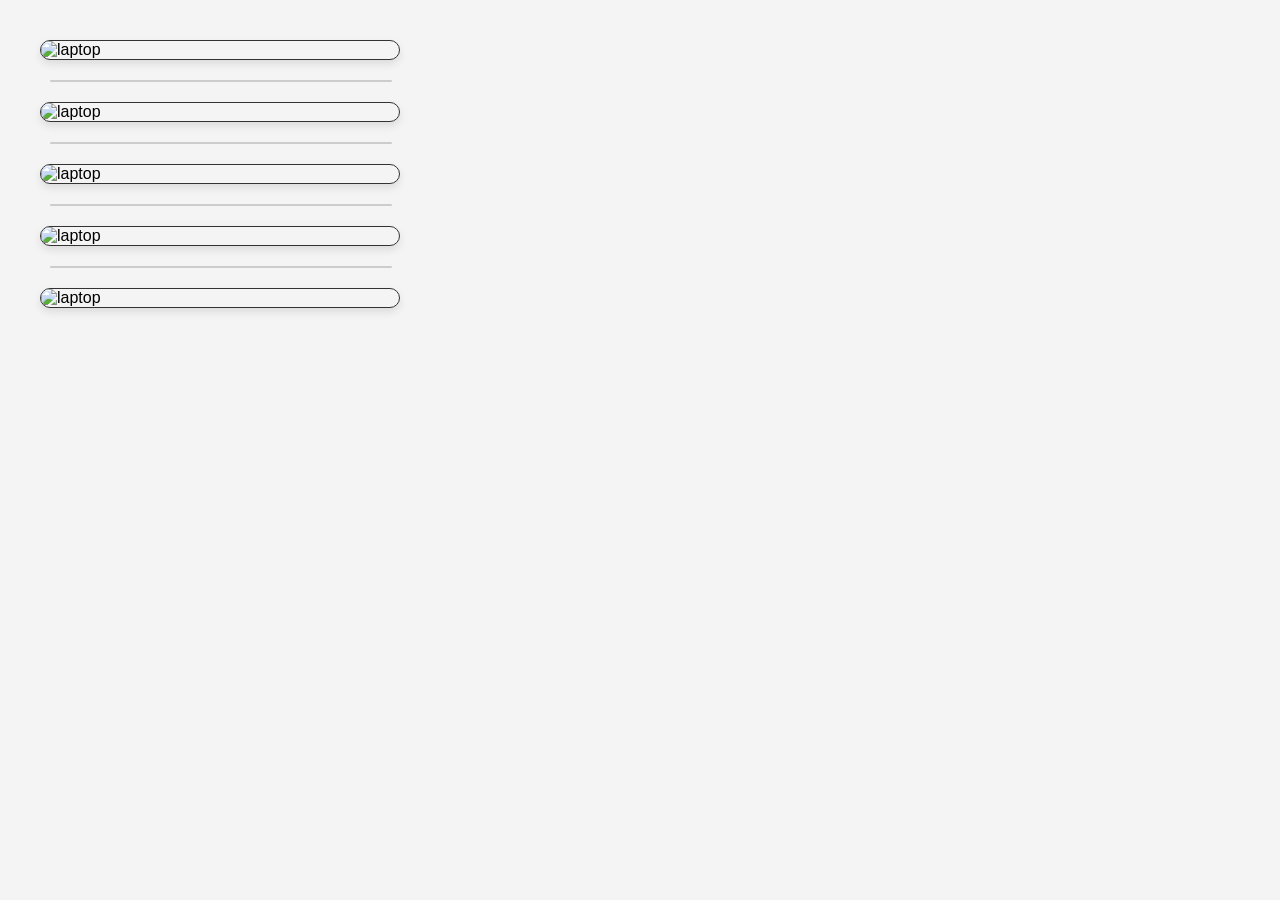
==== 2-in-1-laptops.html @ 2e182d56 "Added image holder and information bubbles to the laptop categories" ====
<!DOCTYPE html>
<html lang="en">
<head>
  <meta charset="UTF-8">
  <title>Vertical Image Gallery with Dividers</title>
  <link rel="stylesheet" href="2 in 1.css">
</head>
<body>

  <div class="layout-container">
    
    <!-- Left Column: Vertical Images & Dividers -->
    <div class="image-column">

      <!-- Card 1 -->
      <div class="card" onclick="toggleBubble(this)">
        <img src="" alt="laptop">
        <div class="info-bubble">
          <h3>laptop</h3>
          <p>Laptop</p>
        </div>
      </div>

      <!-- Divider between Image 1 and 2 -->
      <div class="card-divider"></div>

      <!-- Card 2 -->
      <div class="card" onclick="toggleBubble(this)">
        <img src="" alt="laptop">
        <div class="info-bubble">
          <h3>laptop</h3>
          <p>Laptop</p>
        </div>
      </div>

      <!-- Divider between Image 2 and 3 -->
      <div class="card-divider"></div>

      <!-- Card 3 -->
      <div class="card" onclick="toggleBubble(this)">
        <img src="" alt="laptop">
        <div class="info-bubble">
          <h3>laptop</h3>
          <p>Laptop</p>
        </div>
      </div>
            <!-- Divider between Image 1 and 2 -->
      <div class="card-divider"></div>

      <!-- Card 2 -->
      <div class="card" onclick="toggleBubble(this)">
        <img src="" alt="laptop">
        <div class="info-bubble">
          <h3>laptop</h3>
          <p>Laptop</p>
        </div>
      </div>
            <!-- Divider between Image 1 and 2 -->
      <div class="card-divider"></div>

      <!-- Card 2 -->
      <div class="card" onclick="toggleBubble(this)">
        <img src="" alt="laptop">
        <div    class="info-bubble">
          <h3>laptop</h3>
          <p>Laptop</p>
        </div>
      </div>

    </div>

  </div>

  <script>
    function toggleBubble(selectedCard) {
      const isActive = selectedCard.classList.contains('active');

      document.querySelectorAll('.card').forEach(card => {
        card.classList.remove('active');
      });

      if (!isActive) {
        selectedCard.classList.add('active');
      }
    }
  </script>

</body>
</html>
---- 2 in 1.css ----
* {
  box-sizing: border-box;
  margin: 0;
  padding: 0;
  font-family: sans-serif;
}

body {
  background-color: #f4f4f4;
  padding: 40px;
}

.layout-container {
  display: flex;
  max-width: 800px;
}

/* Vertical image stack */
.image-column {
  display: flex;
  flex-direction: column;
  width: 180px;
  flex-shrink: 0;
}

.card {
  position: relative;
  cursor: pointer;
}

.card img {
  width: 200%;
  border-radius: 12px;
  border: 1.5px solid #333;
  box-shadow: 0 4px 8px rgba(0, 0, 0, 0.1);
  display: block;
  transition: transform 0.2s ease;
}

.card:hover img {
  transform: scale(1.03);
}

/* Horizontal Divider Line between images */
.card-divider {
  height: 2px;
  background-color: #ccc;
  margin: 20px 10px; /* Adjust spacing around the line */
  border-radius: 2px;
  width: 190%;
}

/* Speech Bubble Styling */
.info-bubble {
  display: none;
  position: absolute;
  left: 400px; /* Positions bubble to the right of the image */
  top: 50%;
  transform: translateY(-50%);
  width: 500px;
  height: auto;
  background: #ffffff;
  border: 1px solid #ccc;
  border-radius: 14px;
  padding: 16px;
  box-shadow: 0 4px 12px rgba(0, 0, 0, 0.1);
  z-index: 10;
}

/* Arrow tail pointing to the image */
.info-bubble::before {
  content: '';
  position: absolute;
  left: -9px;
  top: 50%;
  transform: translateY(-50%);
  border-top: 8px solid transparent;
  border-bottom: 8px solid transparent;
  border-right: 9px solid #ffffff;
}

/* Show bubble when active */
.card.active .info-bubble {
  display: block;
  animation: fadeIn 0.2s ease-in-out;
}

.info-bubble h3 {
  margin-bottom: 6px;
  color: #222;
}

.info-bubble p {
  color: #555;
  font-size: 14px;
  line-height: 1.4;
}

@keyframes fadeIn {
  from { opacity: 0; transform: translateY(-50%) translateX(-6px); }
  to { opacity: 1; transform: translateY(-50%) translateX(0); }
}
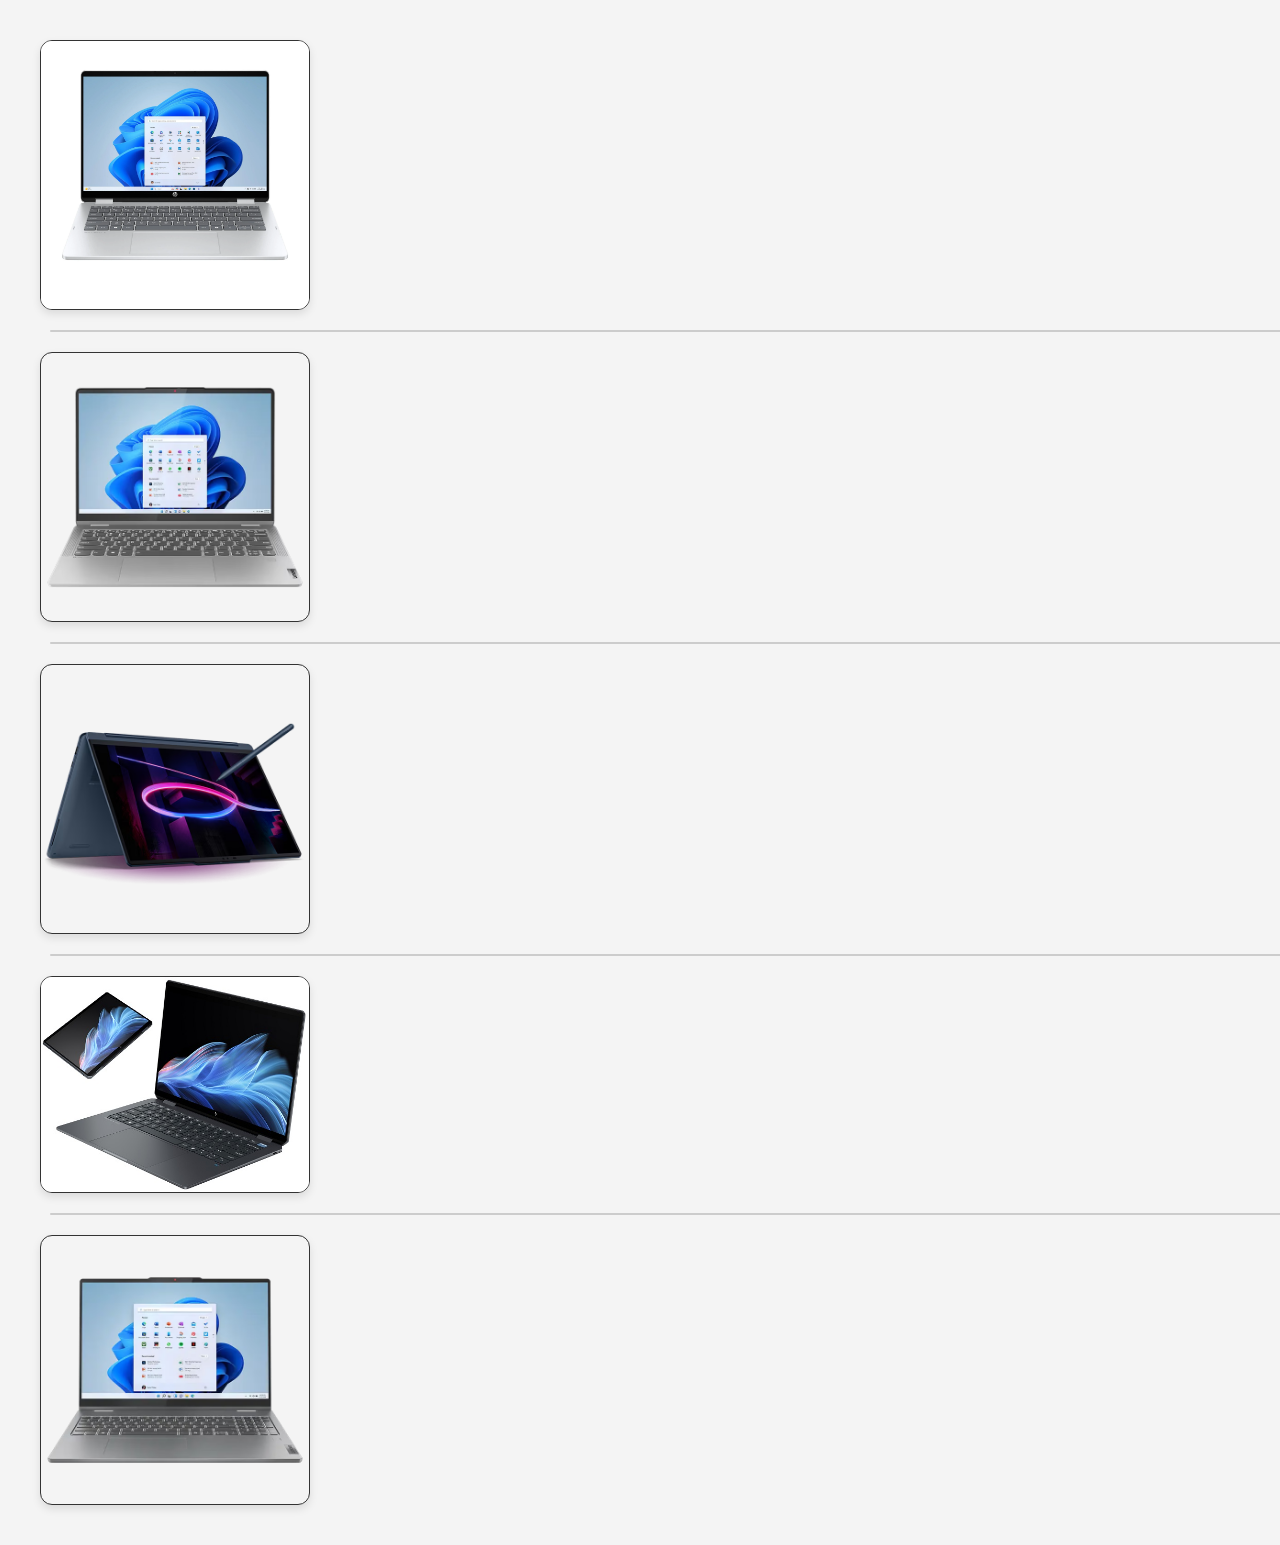
==== commit bd8e9bff: "Added images of the laptops and their specs" ====
--- a/2-in-1-laptops.html
+++ b/2-in-1-laptops.html
@@ -2,68 +2,67 @@
 <html lang="en">
 <head>
   <meta charset="UTF-8">
-  <title>Vertical Image Gallery with Dividers</title>
   <link rel="stylesheet" href="2 in 1.css">
 </head>
 <body>
 
   <div class="layout-container">
     
-    <!-- Left Column: Vertical Images & Dividers -->
+    
     <div class="image-column">
 
       <!-- Card 1 -->
       <div class="card" onclick="toggleBubble(this)">
-        <img src="" alt="laptop">
+        <img src="477575-Product-0-I-639147943204651774.webp" alt="laptop">
         <div class="info-bubble">
-          <h3>laptop</h3>
-          <p>Laptop</p>
+          <h3>HP OmniBook 5 Flip</h3>
+          <p>Display: 14-inch diagonal 2K (1920 x 1200) IPS or OLED touch display, 16:10 aspect ratio, and 300 nits brightnessProcessor Options: Intel Core (such as the Core 5 or Core 7 150U) or AMD Ryzen AI processors depending on the specific regional modelMemory: 8GB or 16GB LPDDR5 RAMStorage: 256GB, 512GB, or 1TB PCIe NVMe M.2 SSD</p>
         </div>
       </div>
 
-      <!-- Divider between Image 1 and 2 -->
+     
       <div class="card-divider"></div>
 
       <!-- Card 2 -->
       <div class="card" onclick="toggleBubble(this)">
-        <img src="" alt="laptop">
+        <img src="cb32ke0xs1s070wewtzor49xpw5rg7974771.avif" alt="laptop">
         <div class="info-bubble">
-          <h3>laptop</h3>
-          <p>Laptop</p>
+          <h3>Lenovo IdeaPad Flex 5 (14")</h3>
+          <p>Processor: AMD Ryzen™ 5 7530U or Ryzen™ 7 7330U / 5000-series options depending on regional configurationDisplay: 14-inch WUXGA (1920 x 1200) IPS touchscreen, 60Hz refresh rate, 300 nits brightnessMemory (RAM): 8 GB or 16 GB LPDDR4XStorage: 512 GB or 1 TB PCIe Solid State Drive (SSD) Graphics: Integrated AMD Radeon™ Graphics</p>
         </div>
       </div>
 
-      <!-- Divider between Image 2 and 3 -->
+      
       <div class="card-divider"></div>
 
       <!-- Card 3 -->
       <div class="card" onclick="toggleBubble(this)">
-        <img src="" alt="laptop">
+        <img src="lenovo-yoga-9i-2-in-1-gen-11-aura-edition-14-intel-hero.avif" alt="laptop">
         <div class="info-bubble">
-          <h3>laptop</h3>
-          <p>Laptop</p>
+          <h3> Lenovo Yoga 9i 2-in-1 Aura Edition</h3>
+          <p>Processor: Intel Core Ultra 7 (such as the 258V or up to Core Ultra 7 355 depending on the exact generation/configuration)Graphics: Integrated Intel Arc GraphicsDisplay: 14-inch 2.8K (2880 x 1800) PureSight Pro OLED touchscreen, 16:10 aspect ratio, and 120Hz refresh rateMemory: 32 GB LPDDR5X (soldered)Storage: 1 TB up to 2 TB PCIe Gen4 M.2 SSD</p>
         </div>
       </div>
-            <!-- Divider between Image 1 and 2 -->
+      
       <div class="card-divider"></div>
 
-      <!-- Card 2 -->
+      <!-- Card 4-->
       <div class="card" onclick="toggleBubble(this)">
-        <img src="" alt="laptop">
+        <img src="con-nb-regis-24c2-omnibook-ultra-14-fh0000-product-image.jfif" alt="laptop">
         <div class="info-bubble">
-          <h3>laptop</h3>
-          <p>Laptop</p>
+          <h3> HP OmniBook Ultra Flip 14</h3>
+          <p>Processor (CPU): Intel Core Ultra 7 258V (up to 4.8 GHz, 8 cores, 8 threads) or Intel Core Ultra 9 288V (up to 5.1 GHz)Graphics (GPU): Integrated Intel Arc Graphics (up to 64 TOPS)Neural Processing Unit (NPU): Intel AI Boost delivering up to 47 NPU TOPSDisplay: 14-inch diagonal 3K / 2.8K (2880 x 1800) OLED multitouch-enabled display, 48–120 Hz variable refresh rate, 0.2 ms response time, and up to 500 nits HDR brightnessMemory (RAM): 16GB or 32GB LPDDR5x (onboard/soldered)Storage: 1 TB or 2 TB PCIe Gen4 NVMe M.2 SSD</p>
         </div>
       </div>
-            <!-- Divider between Image 1 and 2 -->
+       
       <div class="card-divider"></div>
 
-      <!-- Card 2 -->
+      <!-- Card 5 -->
       <div class="card" onclick="toggleBubble(this)">
-        <img src="" alt="laptop">
+        <img src="lp0wx2d8mjugb9bevffczxgsi5rtdf928709.avif" alt="laptop">
         <div    class="info-bubble">
-          <h3>laptop</h3>
-          <p>Laptop</p>
+          <h3> Lenovo IdeaPad 5i 2-in-1</h3>
+          <p>Processor: Intel Core Ultra 7 255U (or configurable Ultra 5/7 options)Display: 14-inch to 16-inch touchscreen options (including WUXGA 1920 x 1200 or up to WQXGA 2560 x 1600), 60Hz refresh rate, IPS panelMemory: 16GB to 32GB RAM (LPDDR5x)Storage: 512GB up to 1TB PCIe Gen4 Solid State Drive (SSD)Graphics: Integrated Intel Graphics</p>
         </div>
       </div>
 
--- a/2 in 1.css
+++ b/2 in 1.css
@@ -29,7 +29,7 @@
 }
 
 .card img {
-  width: 200%;
+  width: 150%;
   border-radius: 12px;
   border: 1.5px solid #333;
   box-shadow: 0 4px 8px rgba(0, 0, 0, 0.1);
@@ -47,7 +47,7 @@
   background-color: #ccc;
   margin: 20px 10px; /* Adjust spacing around the line */
   border-radius: 2px;
-  width: 190%;
+  width: 1800px;
 }
 
 /* Speech Bubble Styling */
@@ -57,7 +57,7 @@
   left: 400px; /* Positions bubble to the right of the image */
   top: 50%;
   transform: translateY(-50%);
-  width: 500px;
+  width: 1000px;
   height: auto;
   background: #ffffff;
   border: 1px solid #ccc;
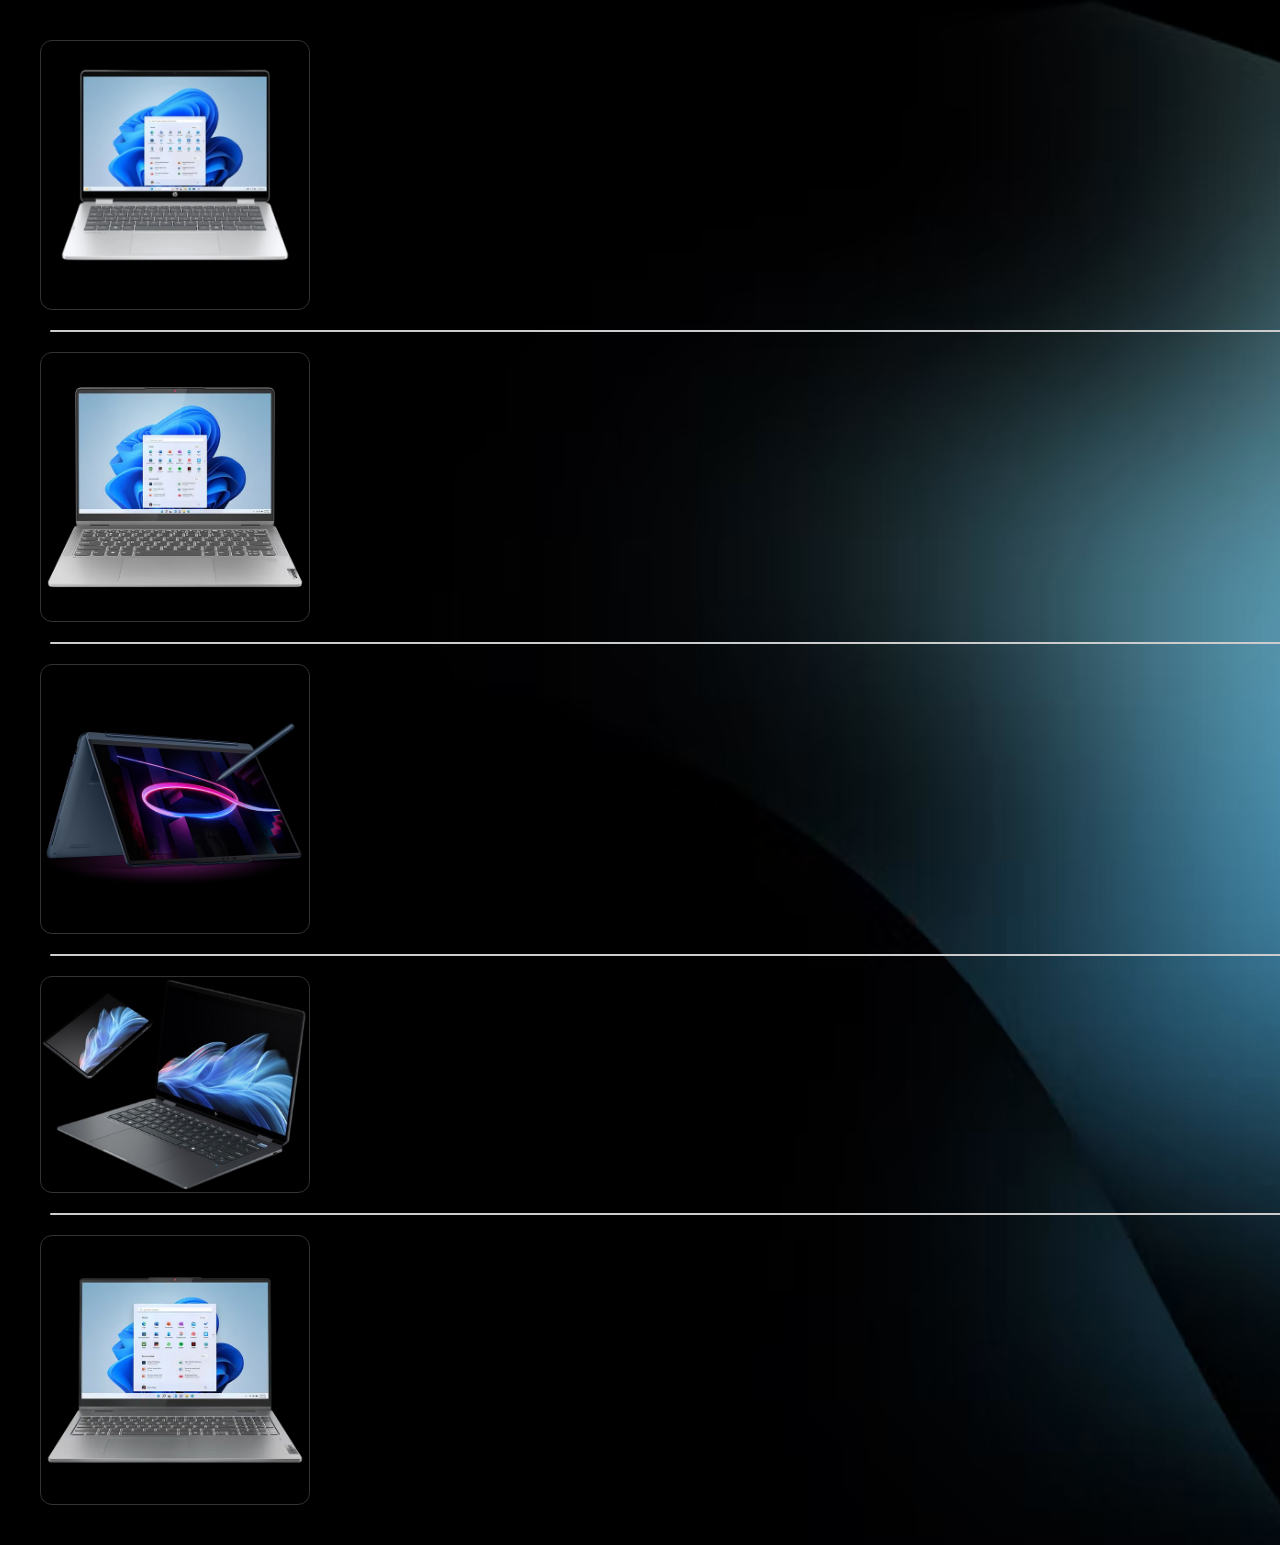
==== commit eaecf937: "Made the background darker so its more comfortable for the users to use the website" ====
--- a/2-in-1-laptops.html
+++ b/2-in-1-laptops.html
@@ -13,7 +13,7 @@
 
       <!-- Card 1 -->
       <div class="card" onclick="toggleBubble(this)">
-        <img src="477575-Product-0-I-639147943204651774.webp" alt="laptop">
+        <img src="hp smth.png" alt="laptop">
         <div class="info-bubble">
           <h3>HP OmniBook 5 Flip</h3>
           <p>Display: 14-inch diagonal 2K (1920 x 1200) IPS or OLED touch display, 16:10 aspect ratio, and 300 nits brightnessProcessor Options: Intel Core (such as the Core 5 or Core 7 150U) or AMD Ryzen AI processors depending on the specific regional modelMemory: 8GB or 16GB LPDDR5 RAMStorage: 256GB, 512GB, or 1TB PCIe NVMe M.2 SSD</p>
@@ -48,7 +48,7 @@
 
       <!-- Card 4-->
       <div class="card" onclick="toggleBubble(this)">
-        <img src="con-nb-regis-24c2-omnibook-ultra-14-fh0000-product-image.jfif" alt="laptop">
+        <img src="smth.png" alt="laptop">
         <div class="info-bubble">
           <h3> HP OmniBook Ultra Flip 14</h3>
           <p>Processor (CPU): Intel Core Ultra 7 258V (up to 4.8 GHz, 8 cores, 8 threads) or Intel Core Ultra 9 288V (up to 5.1 GHz)Graphics (GPU): Integrated Intel Arc Graphics (up to 64 TOPS)Neural Processing Unit (NPU): Intel AI Boost delivering up to 47 NPU TOPSDisplay: 14-inch diagonal 3K / 2.8K (2880 x 1800) OLED multitouch-enabled display, 48–120 Hz variable refresh rate, 0.2 ms response time, and up to 500 nits HDR brightnessMemory (RAM): 16GB or 32GB LPDDR5x (onboard/soldered)Storage: 1 TB or 2 TB PCIe Gen4 NVMe M.2 SSD</p>
--- a/2 in 1.css
+++ b/2 in 1.css
@@ -8,10 +8,12 @@
 body {
   background-color: #f4f4f4;
   padding: 40px;
+  background-image: url('photo-1777703304183-12e3a3f2eae9.avif');
+  background-size: cover;
 }
 
 .layout-container {
-  display: flex;
+  display: flex;  
   max-width: 800px;
 }
 
@@ -59,7 +61,7 @@
   transform: translateY(-50%);
   width: 1000px;
   height: auto;
-  background: #ffffff;
+  background: #3c4a4a;
   border: 1px solid #ccc;
   border-radius: 14px;
   padding: 16px;
@@ -87,11 +89,11 @@
 
 .info-bubble h3 {
   margin-bottom: 6px;
-  color: #222;
+  color: #698899;
 }
 
 .info-bubble p {
-  color: #555;
+  color: #f5f3f3;
   font-size: 14px;
   line-height: 1.4;
 }
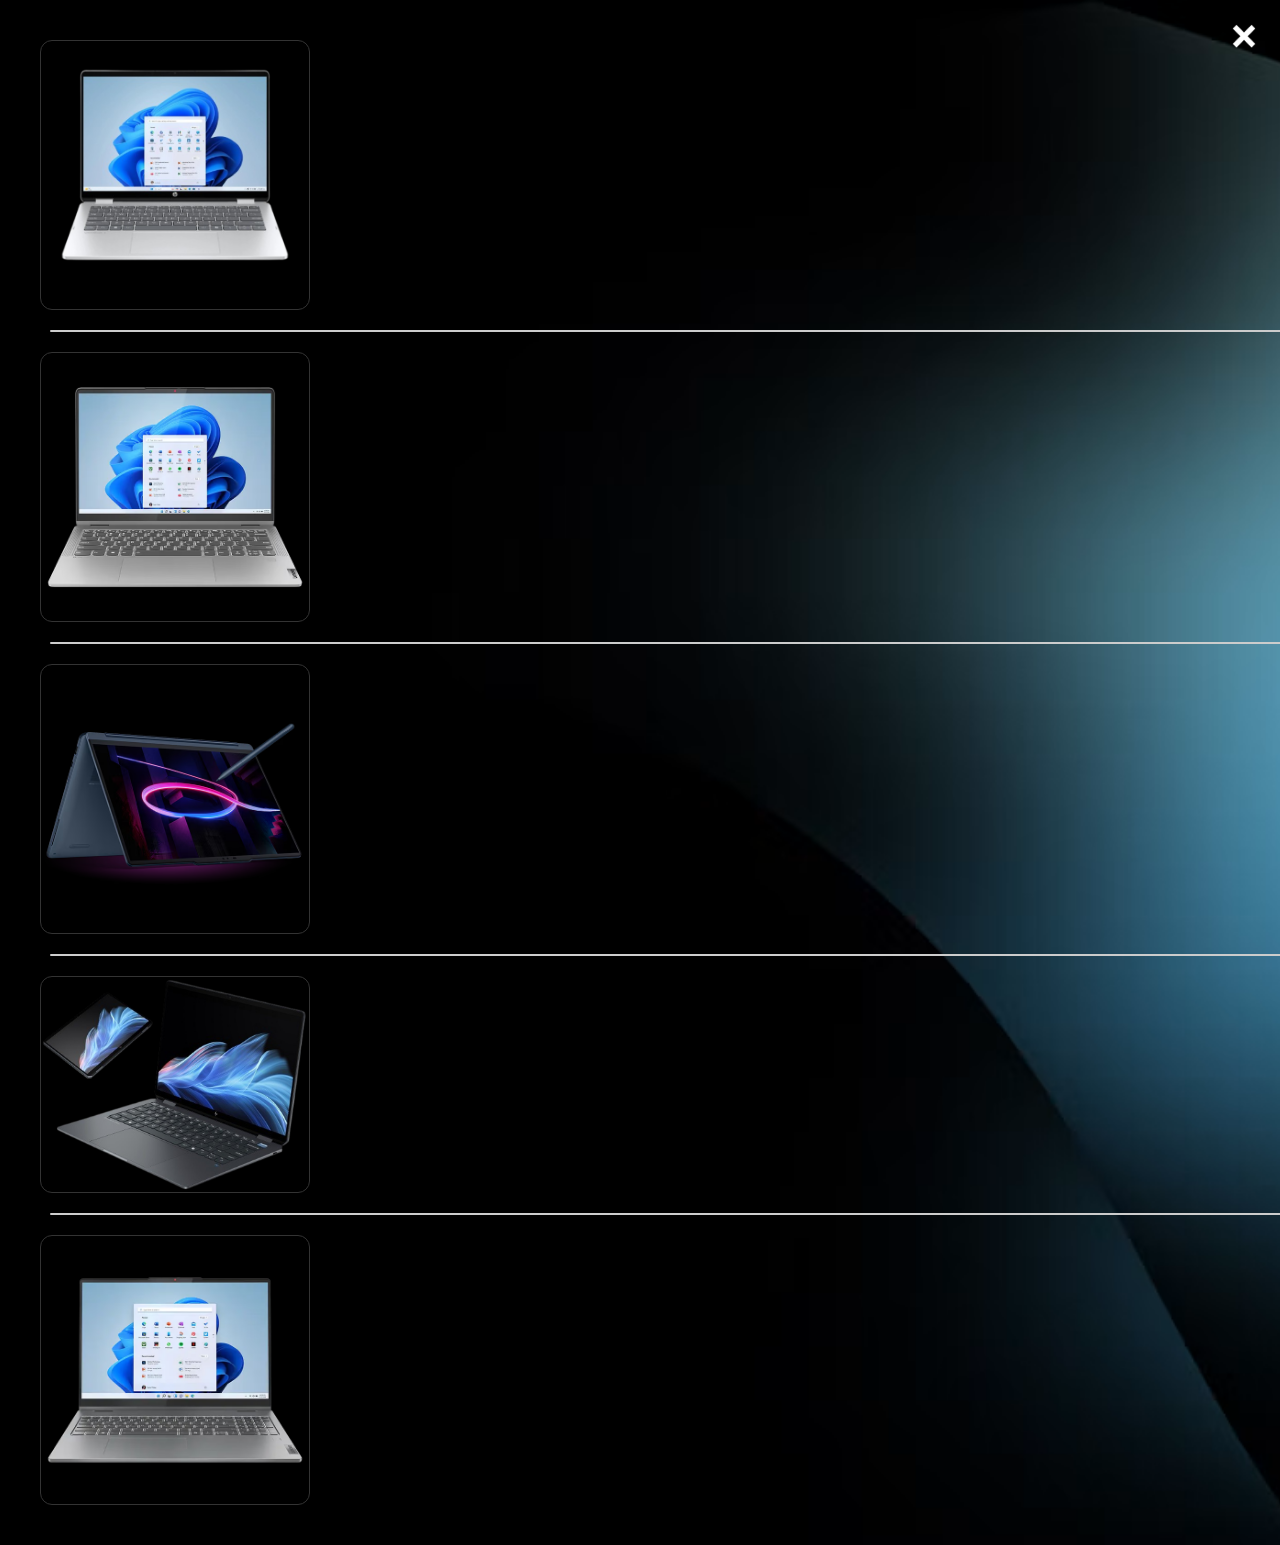
==== commit 0b7bf16c: "Added a back button on all the pages that will take the users to the home page" ====
--- a/2-in-1-laptops.html
+++ b/2-in-1-laptops.html
@@ -6,6 +6,10 @@
 </head>
 <body>
 
+  <a href="index.html" class="home-button">
+  <img src="cross6.png" alt="Back to home page" class="home-icon">
+  </a>
+  
   <div class="layout-container">
     
     
--- a/2 in 1.css
+++ b/2 in 1.css
@@ -17,7 +17,6 @@
   max-width: 800px;
 }
 
-/* Vertical image stack */
 .image-column {
   display: flex;
   flex-direction: column;
@@ -43,7 +42,6 @@
   transform: scale(1.03);
 }
 
-/* Horizontal Divider Line between images */
 .card-divider {
   height: 2px;
   background-color: #ccc;
@@ -52,7 +50,6 @@
   width: 1800px;
 }
 
-/* Speech Bubble Styling */
 .info-bubble {
   display: none;
   position: absolute;
@@ -69,7 +66,6 @@
   z-index: 10;
 }
 
-/* Arrow tail pointing to the image */
 .info-bubble::before {
   content: '';
   position: absolute;
@@ -81,7 +77,6 @@
   border-right: 9px solid #ffffff;
 }
 
-/* Show bubble when active */
 .card.active .info-bubble {
   display: block;
   animation: fadeIn 0.2s ease-in-out;
@@ -89,7 +84,7 @@
 
 .info-bubble h3 {
   margin-bottom: 6px;
-  color: #698899;
+  color: #d0faff;
 }
 
 .info-bubble p {
@@ -101,4 +96,30 @@
 @keyframes fadeIn {
   from { opacity: 0; transform: translateY(-50%) translateX(-6px); }
   to { opacity: 1; transform: translateY(-50%) translateX(0); }
+}
+
+.home-button {
+  position: absolute;
+  top: 20px;
+  right: 20px;
+  padding: 0;
+  background: none;
+  border: none;
+  box-shadow: none;
+  cursor: pointer;
+  transition: transform 0.2s ease, opacity 0.2s ease;
+}
+
+.home-icon {
+  width: 32px;
+  height: 32px;
+  display: block;
+}
+
+.home-button:hover {
+  transform: scale(1.1);
+  opacity: 0.8;
+}
+.home-button:active {
+  transform: scale(0.95);
 }
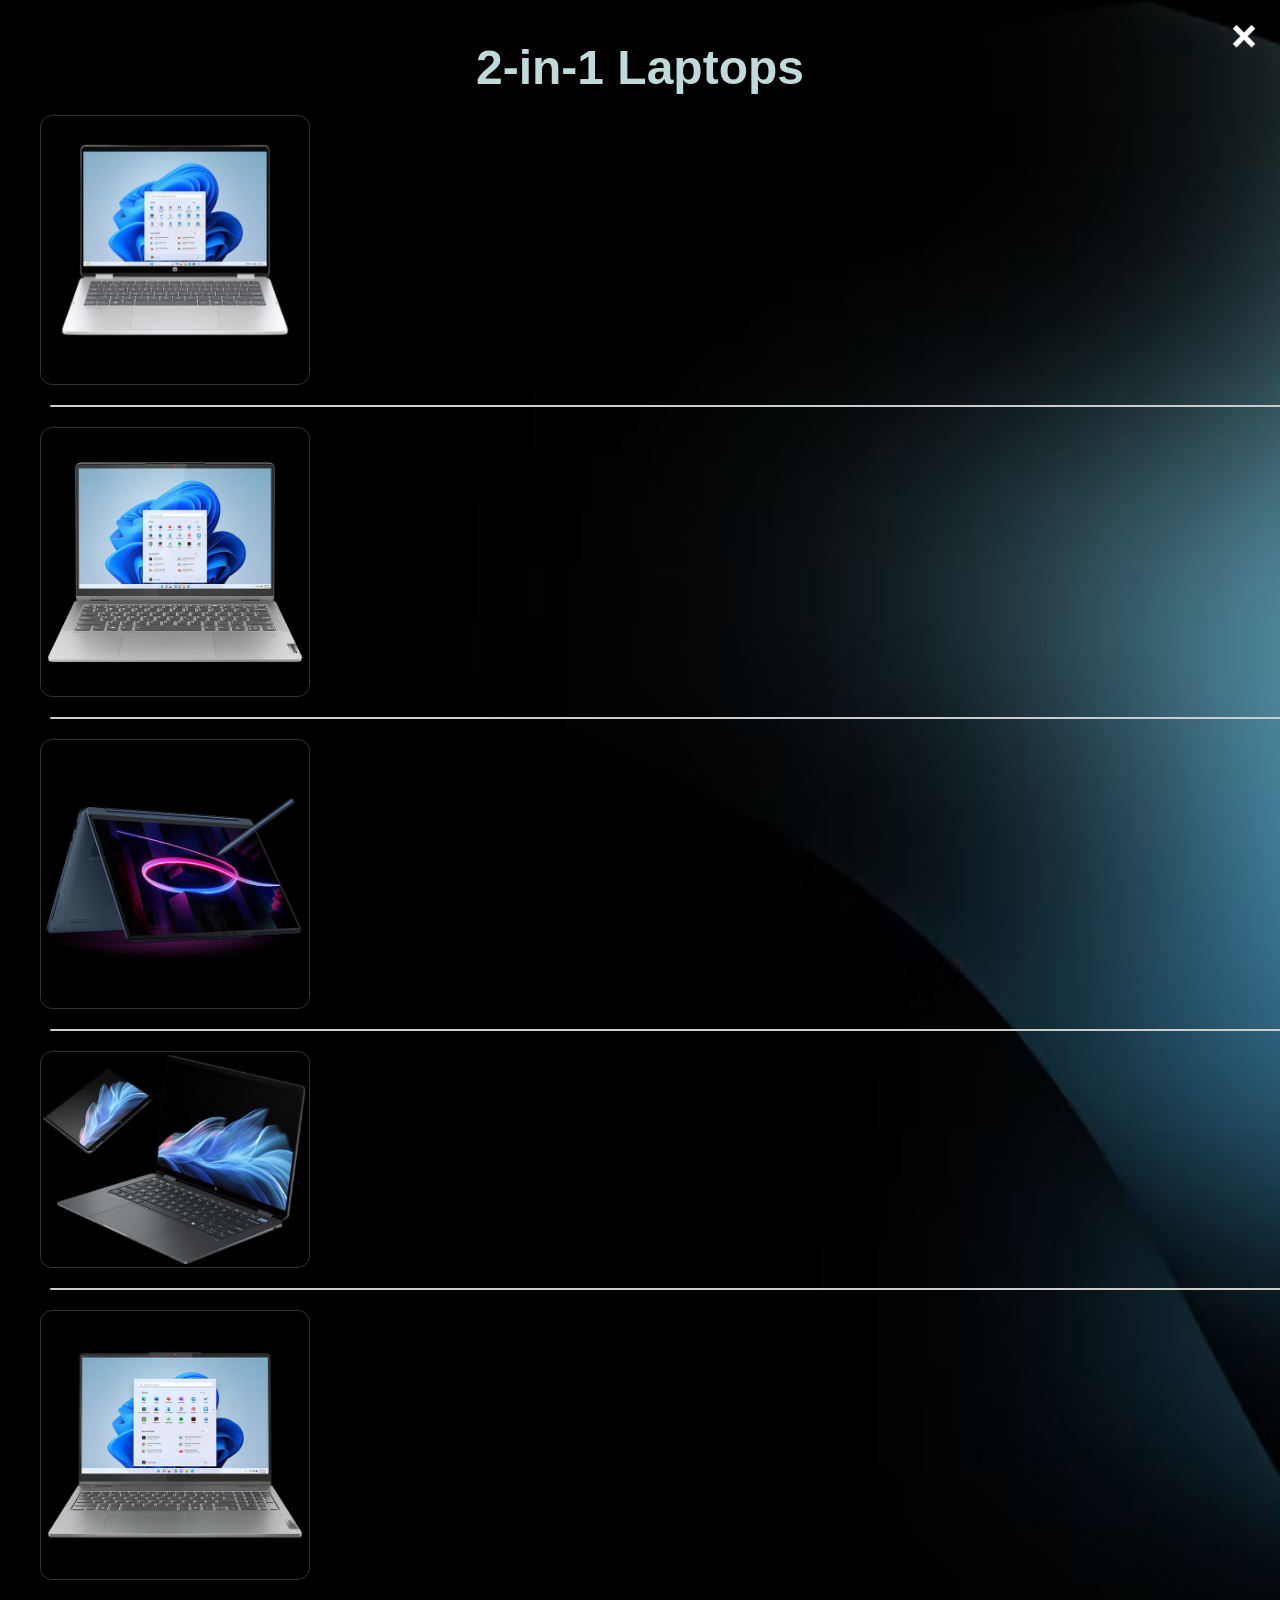
==== commit 2a1d87e2: "Added the headings to all the pages telling what type of laptops there are" ====
--- a/2-in-1-laptops.html
+++ b/2-in-1-laptops.html
@@ -6,10 +6,12 @@
 </head>
 <body>
 
+  <h1>2-in-1 Laptops</h1>
+
   <a href="index.html" class="home-button">
   <img src="cross6.png" alt="Back to home page" class="home-icon">
   </a>
-  
+
   <div class="layout-container">
     
     
--- a/2 in 1.css
+++ b/2 in 1.css
@@ -3,6 +3,13 @@
   margin: 0;
   padding: 0;
   font-family: sans-serif;
+}
+
+h1 {
+  text-align: center;
+  margin-bottom: 20px;
+  color: #c2d9db;
+  font-size: 3rem;
 }
 
 body {
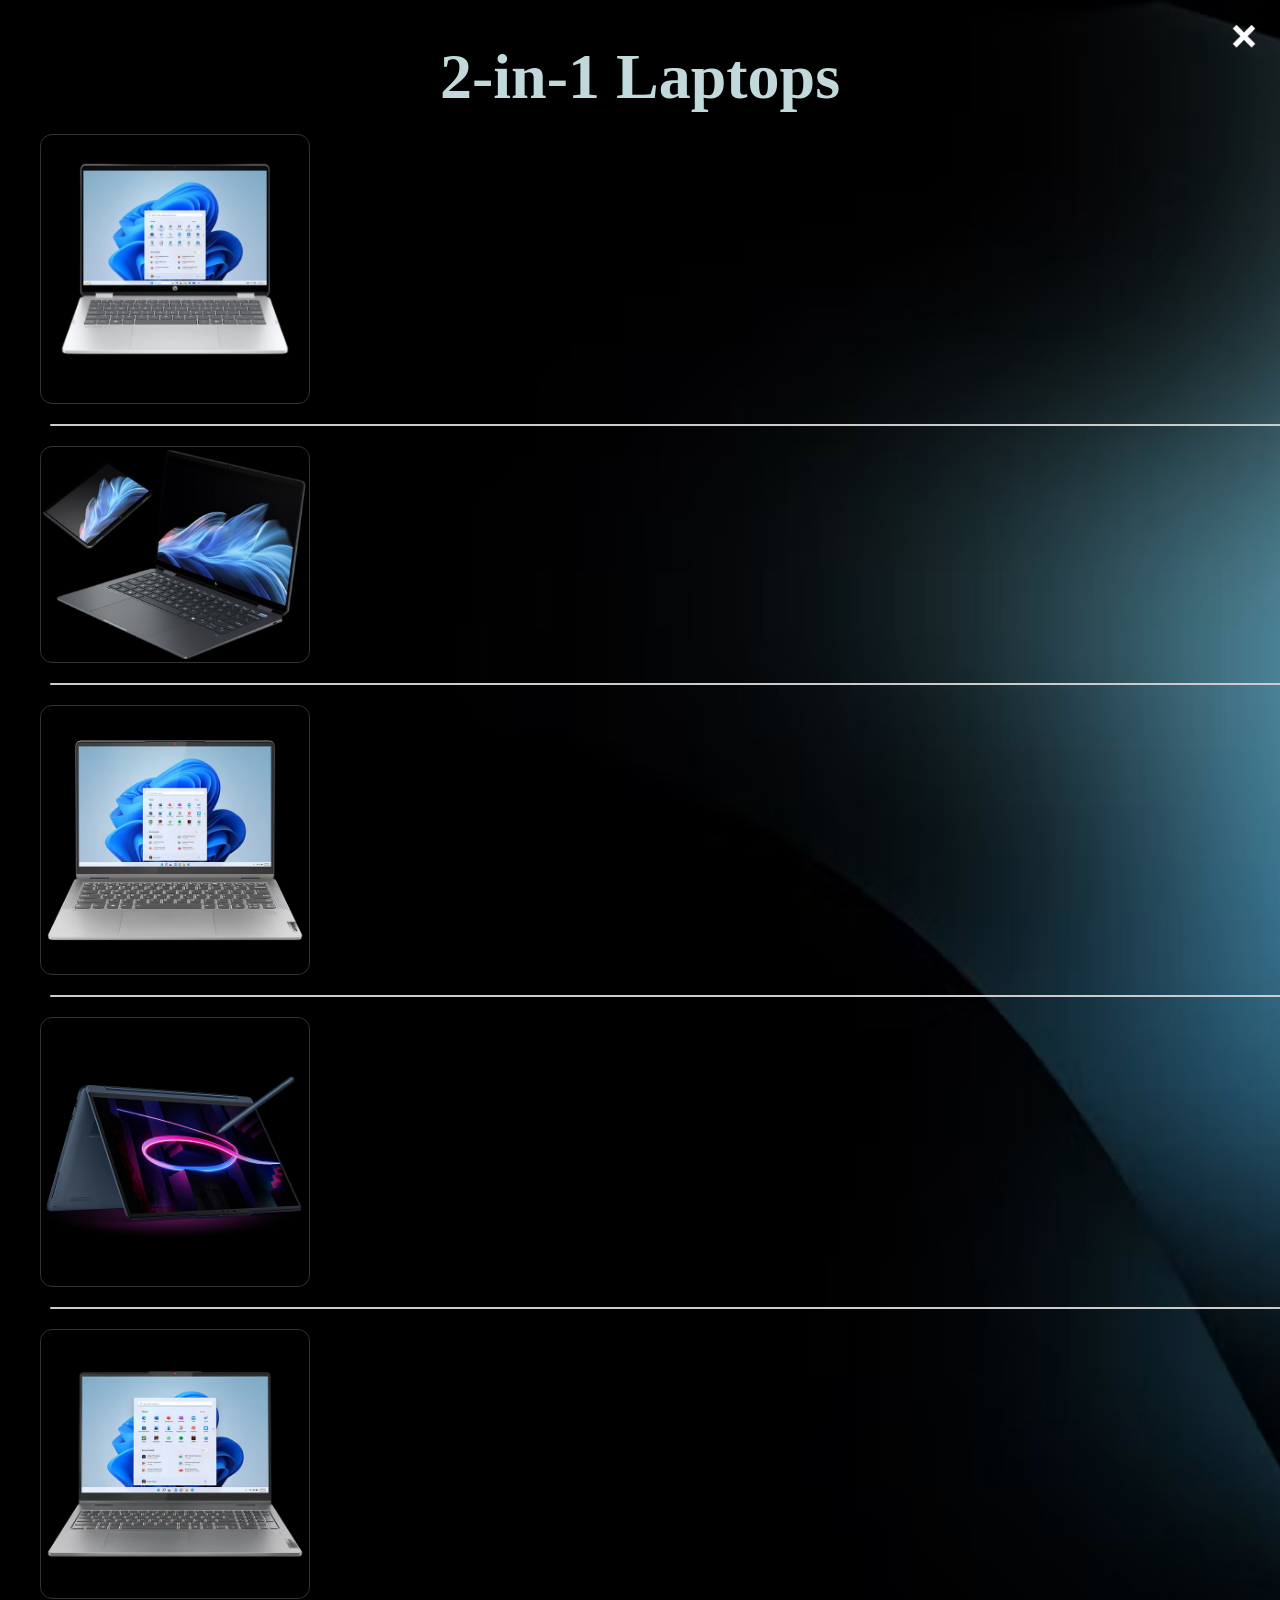
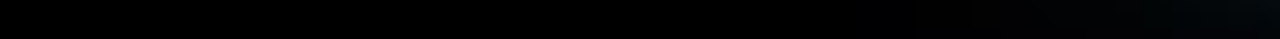
==== commit d5541f4d: "Arranged all Laptops in the alphabetical order to make it easier for the users to navigate" ====
--- a/2-in-1-laptops.html
+++ b/2-in-1-laptops.html
@@ -26,10 +26,20 @@
         </div>
       </div>
 
-     
       <div class="card-divider"></div>
 
-      <!-- Card 2 -->
+<!-- Card 2-->
+      <div class="card" onclick="toggleBubble(this)">
+        <img src="smth.png" alt="laptop">
+        <div class="info-bubble">
+          <h3> HP OmniBook Ultra Flip 14</h3>
+          <p>Processor (CPU): Intel Core Ultra 7 258V (up to 4.8 GHz, 8 cores, 8 threads) or Intel Core Ultra 9 288V (up to 5.1 GHz)Graphics (GPU): Integrated Intel Arc Graphics (up to 64 TOPS)Neural Processing Unit (NPU): Intel AI Boost delivering up to 47 NPU TOPSDisplay: 14-inch diagonal 3K / 2.8K (2880 x 1800) OLED multitouch-enabled display, 48–120 Hz variable refresh rate, 0.2 ms response time, and up to 500 nits HDR brightnessMemory (RAM): 16GB or 32GB LPDDR5x (onboard/soldered)Storage: 1 TB or 2 TB PCIe Gen4 NVMe M.2 SSD</p>
+        </div>
+      </div>
+
+      <div class="card-divider"></div>
+       
+      <!-- Card 3 -->
       <div class="card" onclick="toggleBubble(this)">
         <img src="cb32ke0xs1s070wewtzor49xpw5rg7974771.avif" alt="laptop">
         <div class="info-bubble">
@@ -41,7 +51,7 @@
       
       <div class="card-divider"></div>
 
-      <!-- Card 3 -->
+      <!-- Card 4 -->
       <div class="card" onclick="toggleBubble(this)">
         <img src="lenovo-yoga-9i-2-in-1-gen-11-aura-edition-14-intel-hero.avif" alt="laptop">
         <div class="info-bubble">
@@ -50,18 +60,7 @@
         </div>
       </div>
       
-      <div class="card-divider"></div>
-
-      <!-- Card 4-->
-      <div class="card" onclick="toggleBubble(this)">
-        <img src="smth.png" alt="laptop">
-        <div class="info-bubble">
-          <h3> HP OmniBook Ultra Flip 14</h3>
-          <p>Processor (CPU): Intel Core Ultra 7 258V (up to 4.8 GHz, 8 cores, 8 threads) or Intel Core Ultra 9 288V (up to 5.1 GHz)Graphics (GPU): Integrated Intel Arc Graphics (up to 64 TOPS)Neural Processing Unit (NPU): Intel AI Boost delivering up to 47 NPU TOPSDisplay: 14-inch diagonal 3K / 2.8K (2880 x 1800) OLED multitouch-enabled display, 48–120 Hz variable refresh rate, 0.2 ms response time, and up to 500 nits HDR brightnessMemory (RAM): 16GB or 32GB LPDDR5x (onboard/soldered)Storage: 1 TB or 2 TB PCIe Gen4 NVMe M.2 SSD</p>
-        </div>
-      </div>
-       
-      <div class="card-divider"></div>
+      <div class="card-divider"></div>  
 
       <!-- Card 5 -->
       <div class="card" onclick="toggleBubble(this)">
--- a/2 in 1.css
+++ b/2 in 1.css
@@ -2,16 +2,15 @@
   box-sizing: border-box;
   margin: 0;
   padding: 0;
-  font-family: sans-serif;
+  font-family: 'Comic Sans MS', 'Comic Sans', cursive;
 }
 
 h1 {
   text-align: center;
   margin-bottom: 20px;
   color: #c2d9db;
-  font-size: 3rem;
+  font-size: 4rem;
 }
-
 body {
   background-color: #f4f4f4;
   padding: 40px;
@@ -92,11 +91,12 @@
 .info-bubble h3 {
   margin-bottom: 6px;
   color: #d0faff;
+  font-size: 24px;
 }
 
 .info-bubble p {
   color: #f5f3f3;
-  font-size: 14px;
+  font-size: 20px;
   line-height: 1.4;
 }
 
@@ -127,6 +127,7 @@
   transform: scale(1.1);
   opacity: 0.8;
 }
-.home-button:active {
+
+{
   transform: scale(0.95);
 }
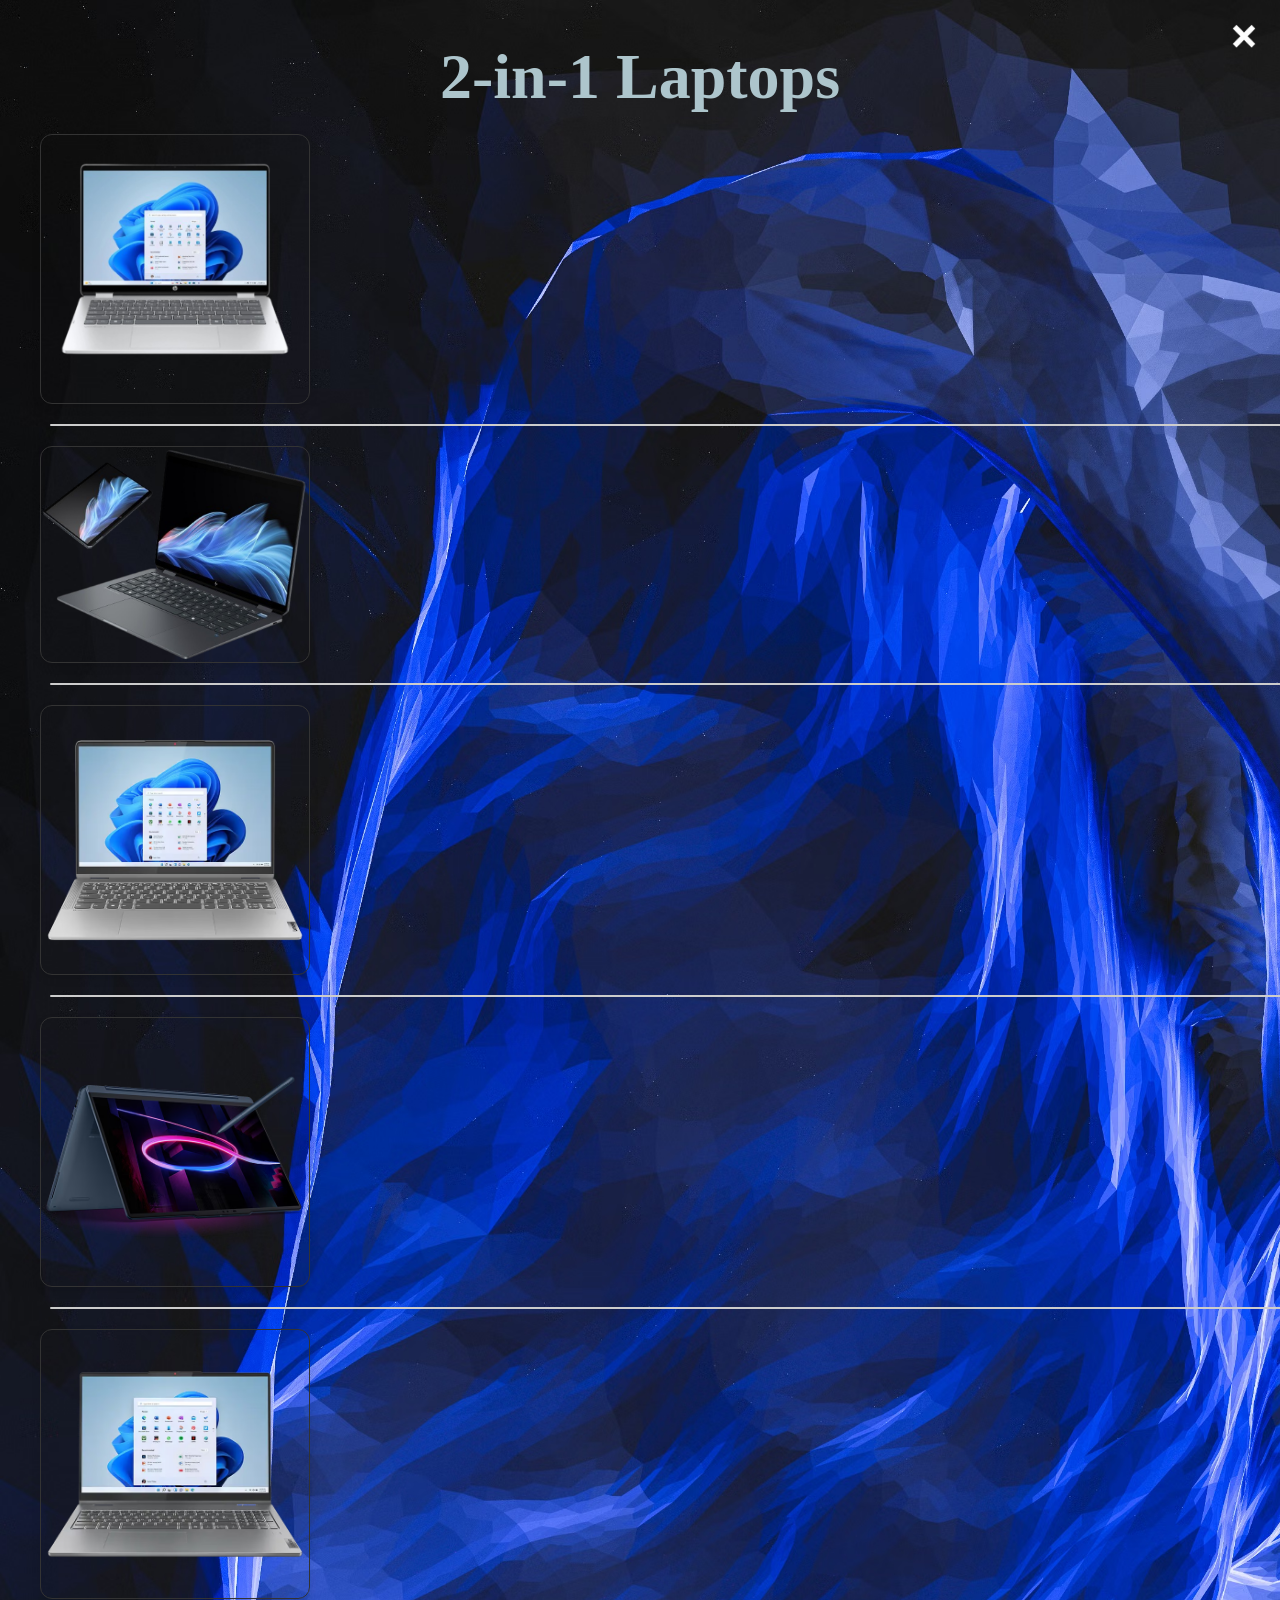
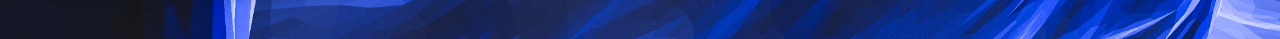
==== commit 1d8eefaa: "Organised the code by putting the images in a different folder" ====
--- a/2-in-1-laptops.html
+++ b/2-in-1-laptops.html
@@ -9,7 +9,7 @@
   <h1>2-in-1 Laptops</h1>
 
   <a href="index.html" class="home-button">
-  <img src="cross6.png" alt="Back to home page" class="home-icon">
+  <img src="./images/cross6.png" alt="Back to home page" class="home-icon">
   </a>
 
   <div class="layout-container">
@@ -19,7 +19,7 @@
 
       <!-- Card 1 -->
       <div class="card" onclick="toggleBubble(this)">
-        <img src="hp smth.png" alt="laptop">
+        <img src="./images/hp smth.png" alt="laptop">
         <div class="info-bubble">
           <h3>HP OmniBook 5 Flip</h3>
           <p>Display: 14-inch diagonal 2K (1920 x 1200) IPS or OLED touch display, 16:10 aspect ratio, and 300 nits brightnessProcessor Options: Intel Core (such as the Core 5 or Core 7 150U) or AMD Ryzen AI processors depending on the specific regional modelMemory: 8GB or 16GB LPDDR5 RAMStorage: 256GB, 512GB, or 1TB PCIe NVMe M.2 SSD</p>
@@ -30,7 +30,7 @@
 
 <!-- Card 2-->
       <div class="card" onclick="toggleBubble(this)">
-        <img src="smth.png" alt="laptop">
+        <img src="./images/smth.png" alt="laptop">
         <div class="info-bubble">
           <h3> HP OmniBook Ultra Flip 14</h3>
           <p>Processor (CPU): Intel Core Ultra 7 258V (up to 4.8 GHz, 8 cores, 8 threads) or Intel Core Ultra 9 288V (up to 5.1 GHz)Graphics (GPU): Integrated Intel Arc Graphics (up to 64 TOPS)Neural Processing Unit (NPU): Intel AI Boost delivering up to 47 NPU TOPSDisplay: 14-inch diagonal 3K / 2.8K (2880 x 1800) OLED multitouch-enabled display, 48–120 Hz variable refresh rate, 0.2 ms response time, and up to 500 nits HDR brightnessMemory (RAM): 16GB or 32GB LPDDR5x (onboard/soldered)Storage: 1 TB or 2 TB PCIe Gen4 NVMe M.2 SSD</p>
@@ -41,7 +41,7 @@
        
       <!-- Card 3 -->
       <div class="card" onclick="toggleBubble(this)">
-        <img src="cb32ke0xs1s070wewtzor49xpw5rg7974771.avif" alt="laptop">
+        <img src="./images/cb32ke0xs1s070wewtzor49xpw5rg7974771.avif" alt="laptop">
         <div class="info-bubble">
           <h3>Lenovo IdeaPad Flex 5 (14")</h3>
           <p>Processor: AMD Ryzen™ 5 7530U or Ryzen™ 7 7330U / 5000-series options depending on regional configurationDisplay: 14-inch WUXGA (1920 x 1200) IPS touchscreen, 60Hz refresh rate, 300 nits brightnessMemory (RAM): 8 GB or 16 GB LPDDR4XStorage: 512 GB or 1 TB PCIe Solid State Drive (SSD) Graphics: Integrated AMD Radeon™ Graphics</p>
@@ -53,7 +53,7 @@
 
       <!-- Card 4 -->
       <div class="card" onclick="toggleBubble(this)">
-        <img src="lenovo-yoga-9i-2-in-1-gen-11-aura-edition-14-intel-hero.avif" alt="laptop">
+        <img src="./images/lenovo-yoga-9i-2-in-1-gen-11-aura-edition-14-intel-hero.avif" alt="laptop">
         <div class="info-bubble">
           <h3> Lenovo Yoga 9i 2-in-1 Aura Edition</h3>
           <p>Processor: Intel Core Ultra 7 (such as the 258V or up to Core Ultra 7 355 depending on the exact generation/configuration)Graphics: Integrated Intel Arc GraphicsDisplay: 14-inch 2.8K (2880 x 1800) PureSight Pro OLED touchscreen, 16:10 aspect ratio, and 120Hz refresh rateMemory: 32 GB LPDDR5X (soldered)Storage: 1 TB up to 2 TB PCIe Gen4 M.2 SSD</p>
@@ -64,7 +64,7 @@
 
       <!-- Card 5 -->
       <div class="card" onclick="toggleBubble(this)">
-        <img src="lp0wx2d8mjugb9bevffczxgsi5rtdf928709.avif" alt="laptop">
+        <img src="./images/lp0wx2d8mjugb9bevffczxgsi5rtdf928709.avif" alt="laptop">
         <div    class="info-bubble">
           <h3> Lenovo IdeaPad 5i 2-in-1</h3>
           <p>Processor: Intel Core Ultra 7 255U (or configurable Ultra 5/7 options)Display: 14-inch to 16-inch touchscreen options (including WUXGA 1920 x 1200 or up to WQXGA 2560 x 1600), 60Hz refresh rate, IPS panelMemory: 16GB to 32GB RAM (LPDDR5x)Storage: 512GB up to 1TB PCIe Gen4 Solid State Drive (SSD)Graphics: Integrated Intel Graphics</p>
--- a/2 in 1.css
+++ b/2 in 1.css
@@ -8,13 +8,13 @@
 h1 {
   text-align: center;
   margin-bottom: 20px;
-  color: #c2d9db;
+  color: #adc5cc;
   font-size: 4rem;
 }
 body {
   background-color: #f4f4f4;
   padding: 40px;
-  background-image: url('photo-1777703304183-12e3a3f2eae9.avif');
+  background-image: url('./images/pexels-photo-12489429.avif');
   background-size: cover;
 }
 
@@ -64,7 +64,7 @@
   transform: translateY(-50%);
   width: 1000px;
   height: auto;
-  background: #3c4a4a;
+  background: #585858;
   border: 1px solid #ccc;
   border-radius: 14px;
   padding: 16px;
@@ -90,7 +90,7 @@
 
 .info-bubble h3 {
   margin-bottom: 6px;
-  color: #d0faff;
+  color: #dcedff;
   font-size: 24px;
 }
 
